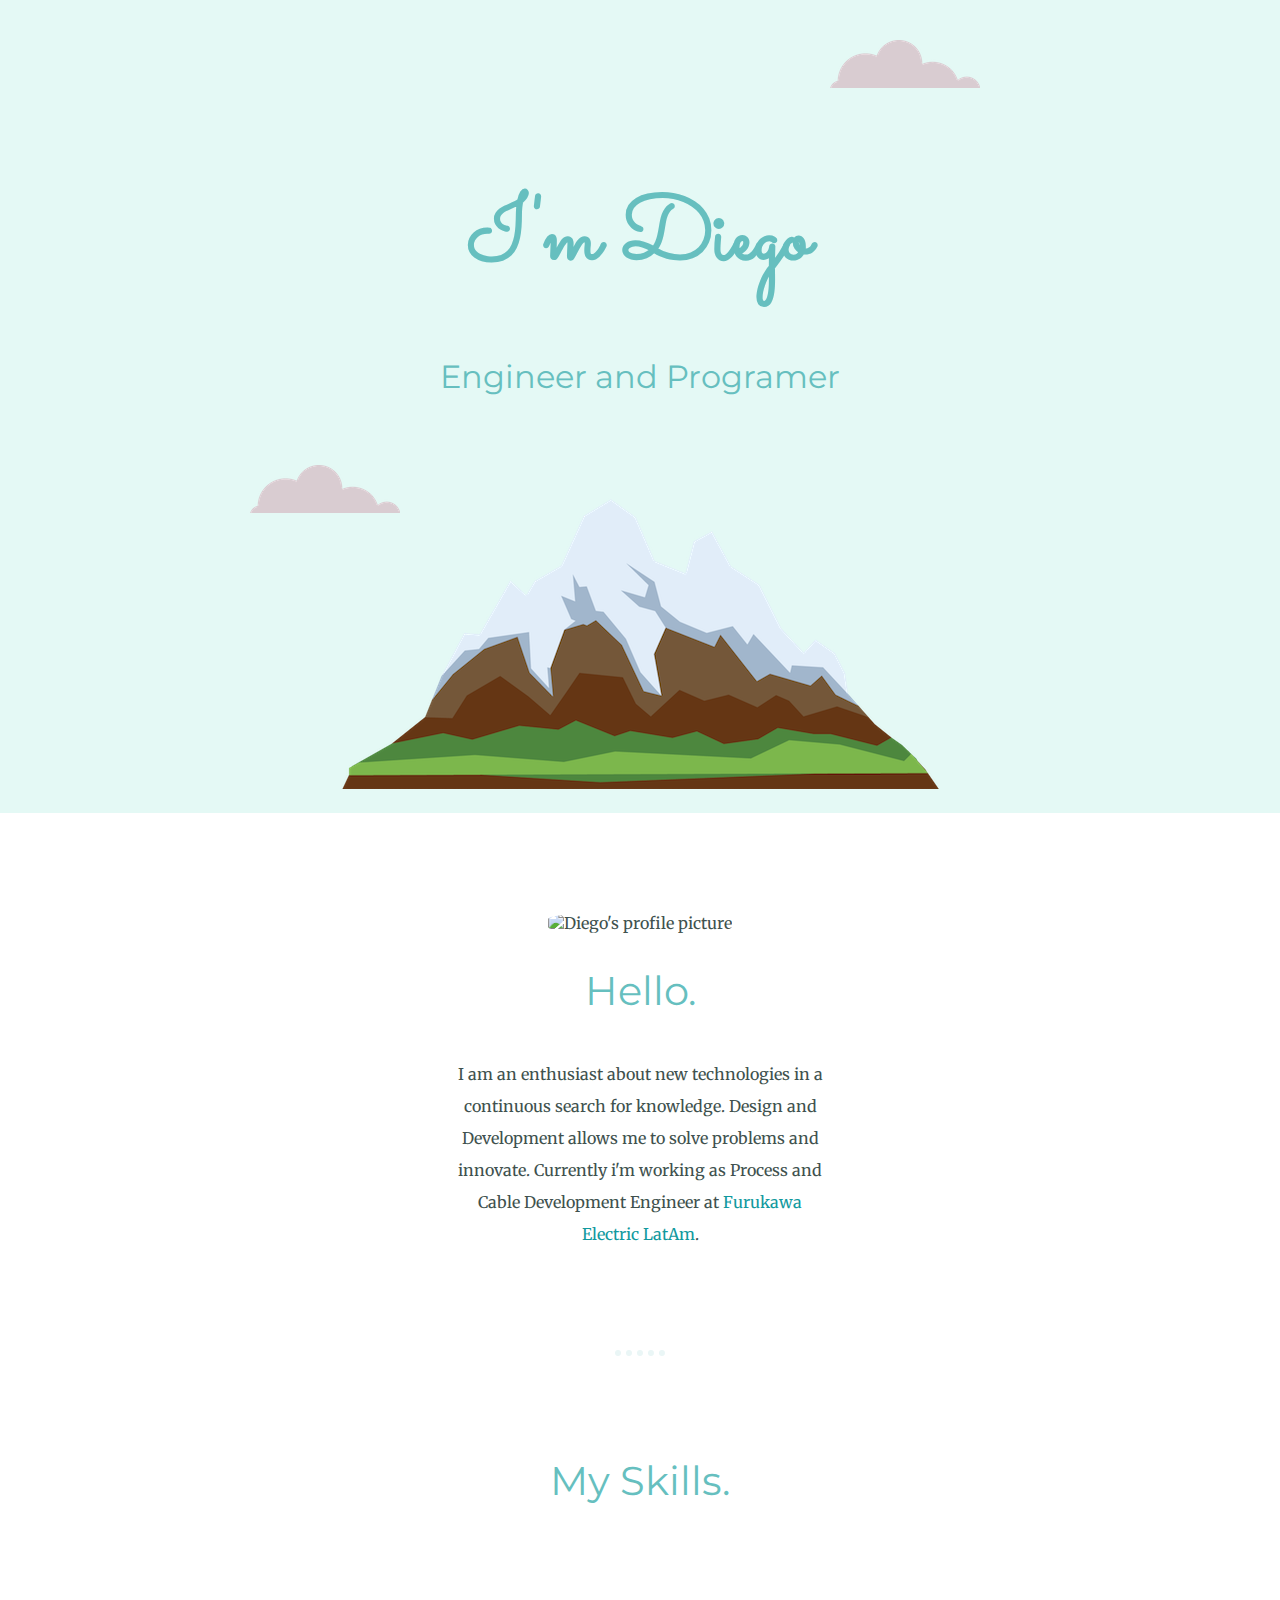
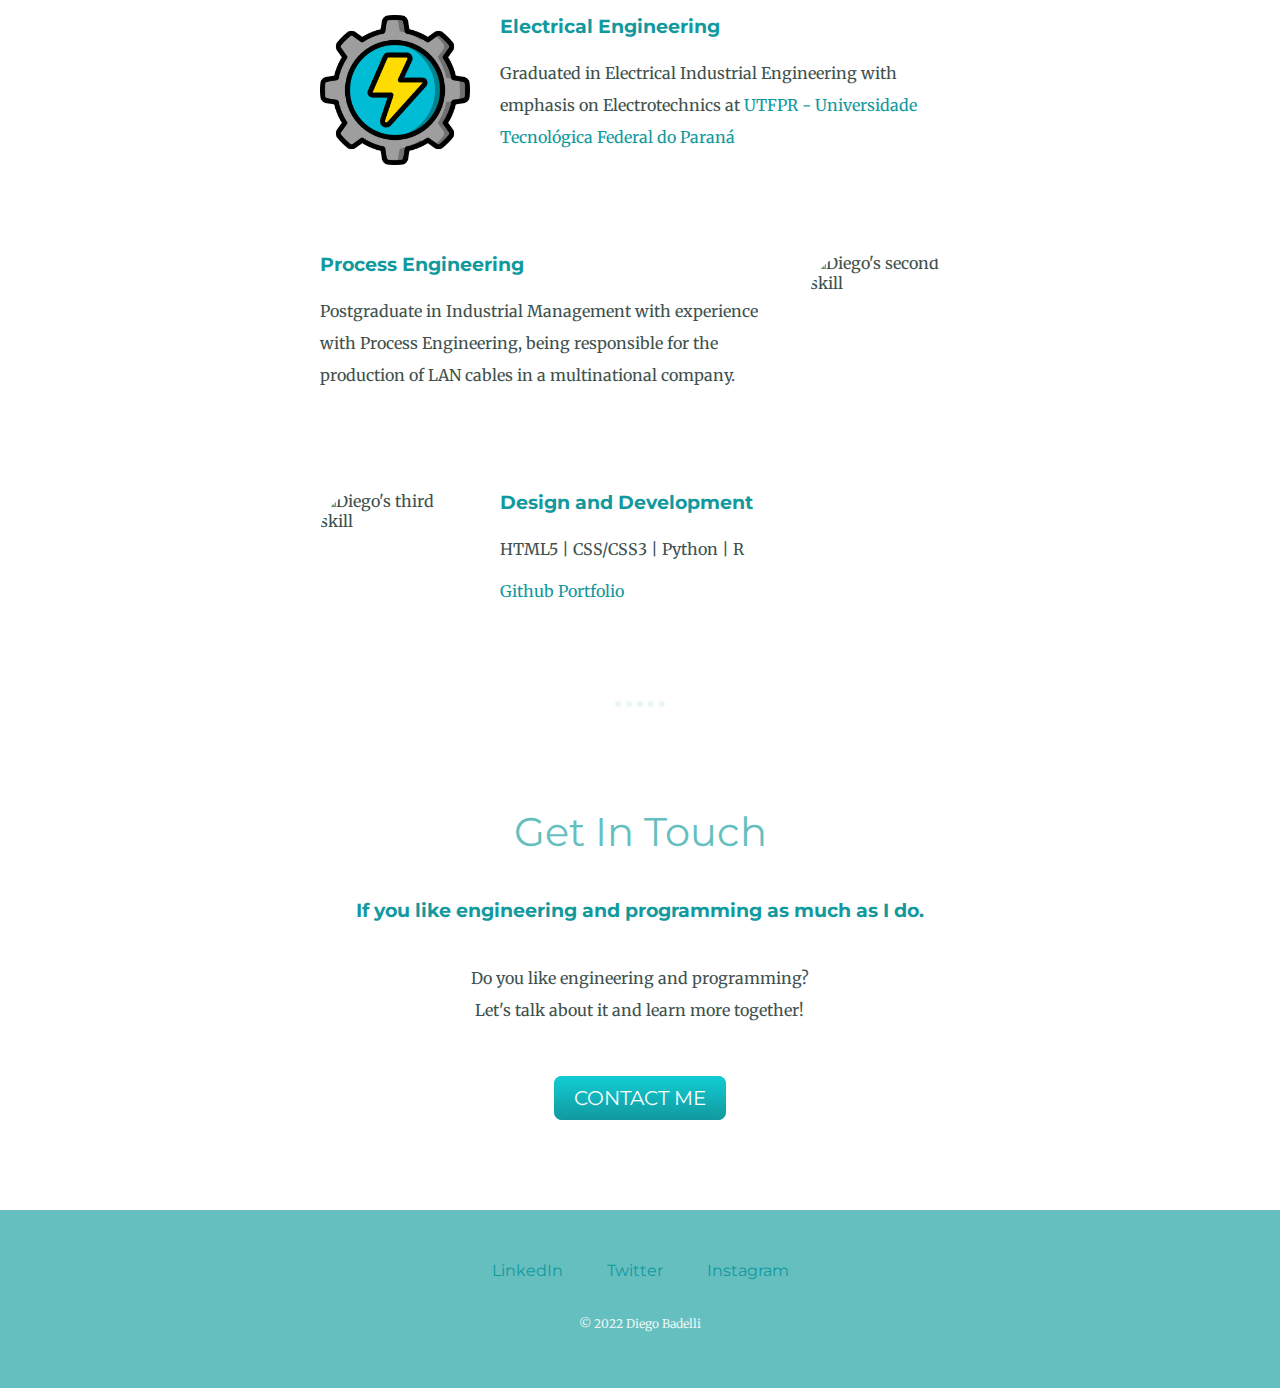
==== index.html @ ff742625 "Adding first files" ====
<!DOCTYPE html>
<html lang="en" dir="ltr">

<head>
  <meta charset="utf-8">
  <title>Diego do Carmo Badelli</title>
  <link rel="stylesheet" href="css/styles.css">
  <link rel="shortcut icon" href="faviconeng.png">
  <link rel="preconnect" href="https://fonts.googleapis.com">
  <link rel="preconnect" href="https://fonts.gstatic.com" crossorigin>
  <link href="https://fonts.googleapis.com/css2?family=Merriweather&family=Montserrat&family=Sacramento&display=swap" rel="stylesheet">
</head>

<body>
  <div class="top-container">
    <img class="top-cloud" src="images/cloud.png" alt="cloud-img">
    <h1>I'm Diego</h1>
    <h2 class="topinfo">Engineer and Programer</h2>
    <img class="bottom-cloud" src="images/cloud.png" alt="cloud-img">
    <img src="images/mountain.png" alt="mountain-img">
  </div>

  <div class="middle-container">
    <div class="profile">
      <img class="profileimg" src="https://media-exp1.licdn.com/dms/image/C4D03AQHLAwUuDt8RTA/profile-displayphoto-shrink_800_800/0/1592851216186?e=1651104000&v=beta&t=6QCN_IrmOlRqk5qLJY1fln8kXbdvHZF8P4SIo1-zbn8" alt="Diego's profile picture">
      <h2>Hello.</h2>
      <p class="intro">I am an enthusiast about new technologies in a continuous search for knowledge. Design and Development allows me to solve problems and innovate. Currently i'm working as Process and Cable Development Engineer at <a class="anchortag" href="https://www.furukawalatam.com/pt-br/" target="_blank">Furukawa Electric LatAm</a>.</p>
    </div>
    <hr>
    <div class="">
      <h2>My Skills.</h2>
      <div class="skill-row">
        <img class="skill_img" src="images/engineericon.png" alt="Diego's first skill">
        <h3>Electrical Engineering</h3>
        <p>Graduated in Electrical Industrial Engineering with emphasis on Electrotechnics at <a class="anchortag" href="http://www.utfpr.edu.br/">UTFPR - Universidade Tecnológica Federal do Paraná</a></p>
      </div>

      <div class="skill-row">
        <img class="skill_img2" src="https://media3.giphy.com/media/5xtDarBFszThqQF1o6A/giphy.gif?cid=ecf05e47kxabjy1qbt31xhc7ine4ik5pic1pgaprn36z3mou&rid=giphy.gif&ct=g" alt="Diego's second skill">
        <h3>Process Engineering</h3>
        <p>Postgraduate in Industrial Management with experience with Process Engineering, being responsible for the production of LAN cables in a multinational company.</p>
      </div>

      <div class="skill-row">
        <img class="skill_img3" src="https://media0.giphy.com/media/qgQUggAC3Pfv687qPC/giphy.gif?cid=ecf05e472ir6aw1paeyffh6x0m5fjv2xx8q458aqtq1bzu93&rid=giphy.gif&ct=g" alt="Diego's third skill">
        <h3>Design and Development</h3>
        <p>HTML5 | CSS/CSS3 | Python | R</p>
        <a class="anchortag" href="https://github.com/diegobadelli">Github Portfolio</a>
      </div>
    </div>
    <hr>
    <div class="contact-me">
      <h2>Get In Touch</h2>
      <h3>If you like engineering and programming as much as I do.</h3>
      <p class="contact-message">Do you like engineering and programming? Let's talk about it and learn more together!</p>
      <a class="btn" href="mailto:diego.badelli@gmail.com">CONTACT ME</a>
    </div>
  </div>


  <div class="bottom-container">
    <a class="footer-link" href="https://www.linkedin.com/in/diegobadelli">LinkedIn</a>
    <a class="footer-link" href="https://twitter.com/diegobadelli">Twitter</a>
    <a class="footer-link" href="https://www.instagram.com/diegobadelli">Instagram</a>
    <p class="bottom_Rights">© 2022 Diego Badelli</p>
  </div>


</body>

</html>
---- css/styles.css ----
body {
  margin: 0;
  text-align: center;
  font-family: 'Merriweather', serif;
  color: #40514E;
}

h1 {
  font-size: 562.5%;
  font-family: 'Sacramento', cursive;
  margin: 50px auto 0 auto;
  color: #66BFBF;
  line-height: 2;
}

h2 {
  font-family: 'Montserrat', sans-serif;
  font-size: 2.5rem;
  color: #66BFBF;
  font-weight: normal;
  padding-bottom: 10px;
}

.topinfo {
  font-size: 2.0rem;
}

h3 {
  font-family: 'Montserrat', sans-serif;
  color: #11999E;
}

hr {
  height: 0;
  border-style: dotted none none none;
  border-width: 6px;
  width: 50px;
  margin: 100px auto;
  color: #EAF6F6
}

p {
  line-height: 2;
}

a {
  color: #11999E;
  font-family: 'Montserrat', sans-serif;
  margin: 10px 20px;
  text-decoration: none;
}

a:hover {
  color: #EAF6F6;
}

.anchortag {
  font-family: 'Merriweather', serif;
  margin: 0;
}

a.anchortag:hover{
color: #2bc4ad;
}

.footer-link {
  color: #11999E;
}

.skill-row {
  width: 50%;
  margin: 100px auto 100px auto;
  text-align: left;
}

.contact-message {
  width: 28%;
  margin: 40px auto 60px;
}

.skill_img {
  width: 150px;
  height: 150px;
  float: left;
  margin-right: 30px;
}

.skill_img2 {
  width: 150px;
  height: 150px;
  float: right;
  margin-left: 30px;
  border-radius: 30%;
}

.skill_img3 {
  width: 150px;
  height: 150px;
  float: left;
  margin-right: 30px;
  border-radius: 30%;
}

.profileimg {
  width: 200px;
  height: 200px;
  border-radius: 30%;
}

.top-container {
  background-color: #E4F9F5;
  padding: 20px;
  position: relative;
  padding-top: 100px;
}

.middle-container {
  margin: 100px auto;
}

.profile {
  margin-bottom: 50px;
}

.skills {
  margin-bottom: 50px;
}

.bottom-container {
  background-color: #66BFBF;
  padding: 50px 0 20px;
}

.top-cloud {
  position: absolute;
  right: 300px;
  top: 40px;
}

.bottom-cloud {
  position: absolute;
  left: 250px;
  bottom: 300px;
}

.bottom_Rights {
  color: #EAF6F6;
  font-size: 0.75rem;
  padding: 20px 0;
}

.btn {
  background: #11cdd4;
  background-image: -webkit-linear-gradient(top, #11cdd4, #11999e);
  background-image: -moz-linear-gradient(top, #11cdd4, #11999e);
  background-image: -ms-linear-gradient(top, #11cdd4, #11999e);
  background-image: -o-linear-gradient(top, #11cdd4, #11999e);
  background-image: linear-gradient(to bottom, #11cdd4, #11999e);
  -webkit-border-radius: 8;
  -moz-border-radius: 8;
  border-radius: 8px;
  font-family: 'Montserrat', sans-serif;
  color: #ffffff;
  font-size: 20px;
  padding: 10px 20px 10px 20px;
  text-decoration: none;
}

.btn:hover {
  background: #30e3cb;
  background-image: -webkit-linear-gradient(top, #30e3cb, #2bc4ad);
  background-image: -moz-linear-gradient(top, #30e3cb, #2bc4ad);
  background-image: -ms-linear-gradient(top, #30e3cb, #2bc4ad);
  background-image: -o-linear-gradient(top, #30e3cb, #2bc4ad);
  background-image: linear-gradient(to bottom, #30e3cb, #2bc4ad);
  text-decoration: none;
}

.intro {
  width: 30%;
  margin: auto;
}
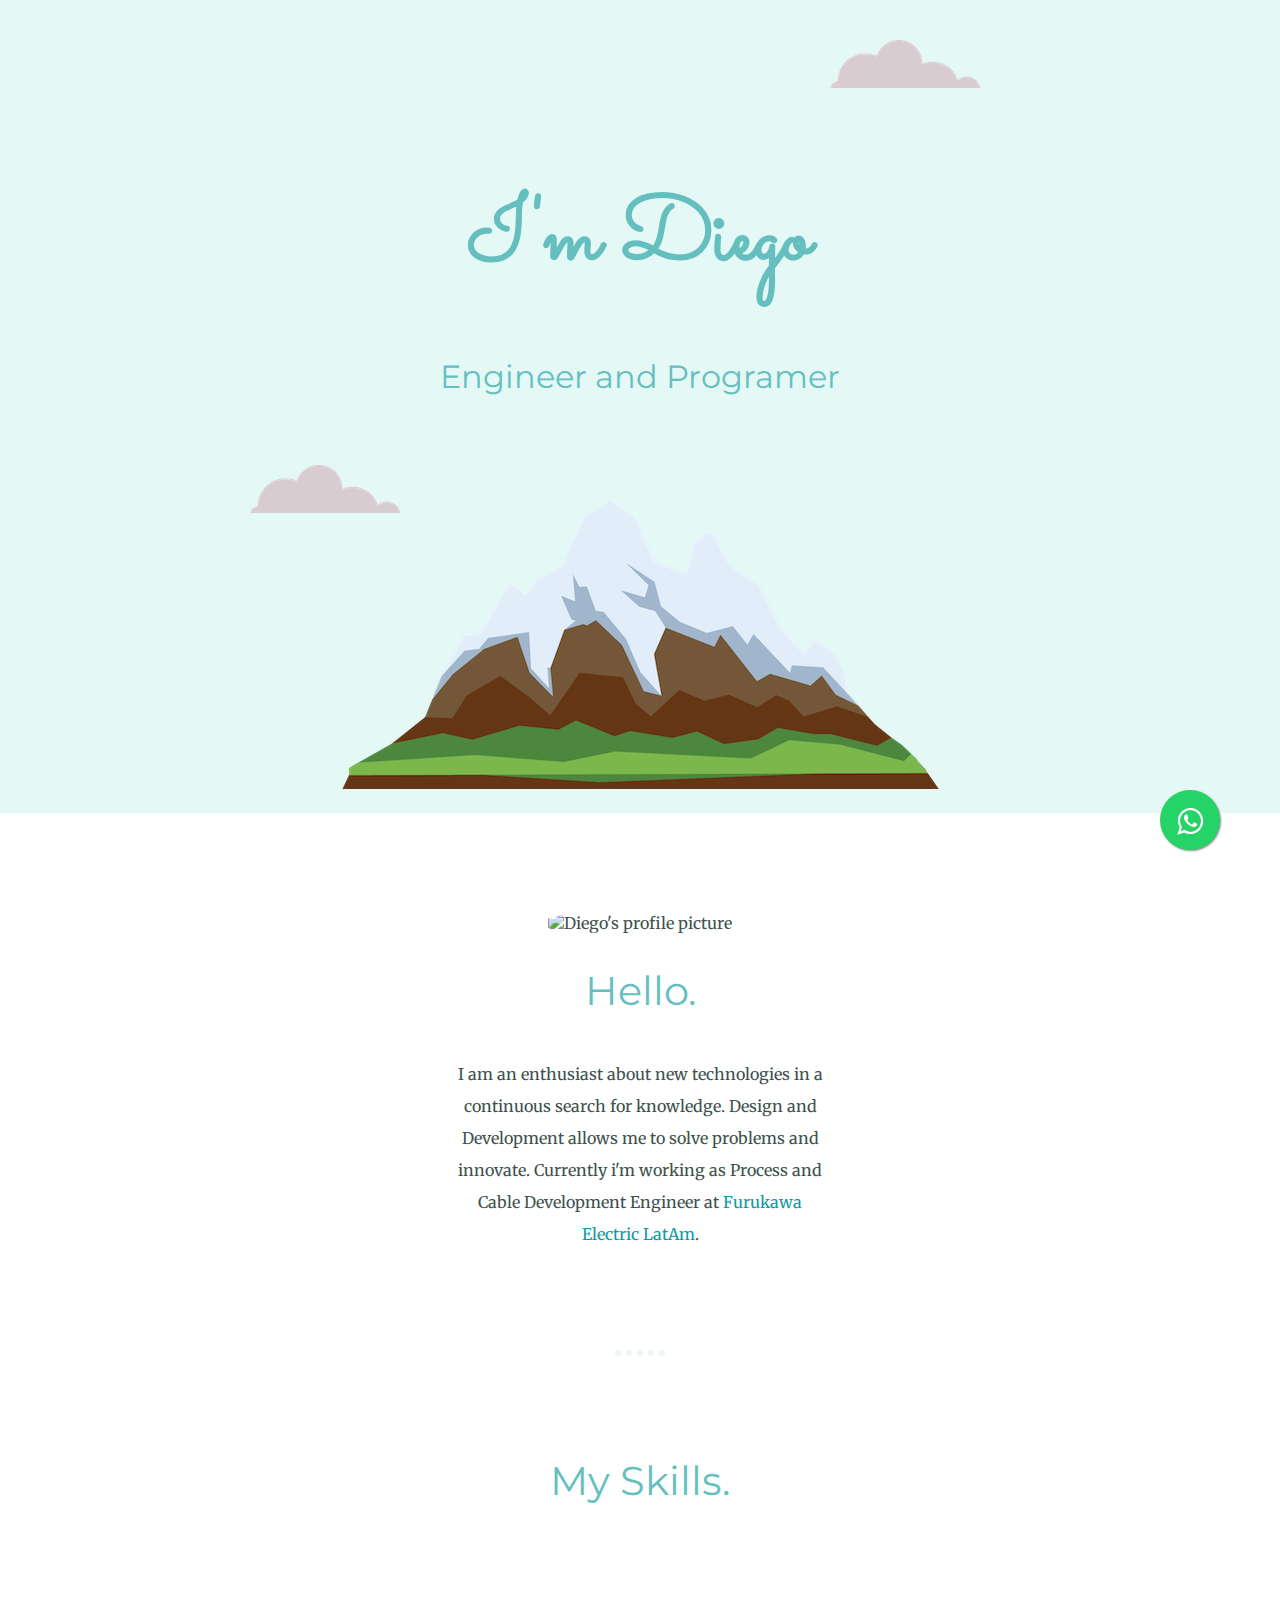
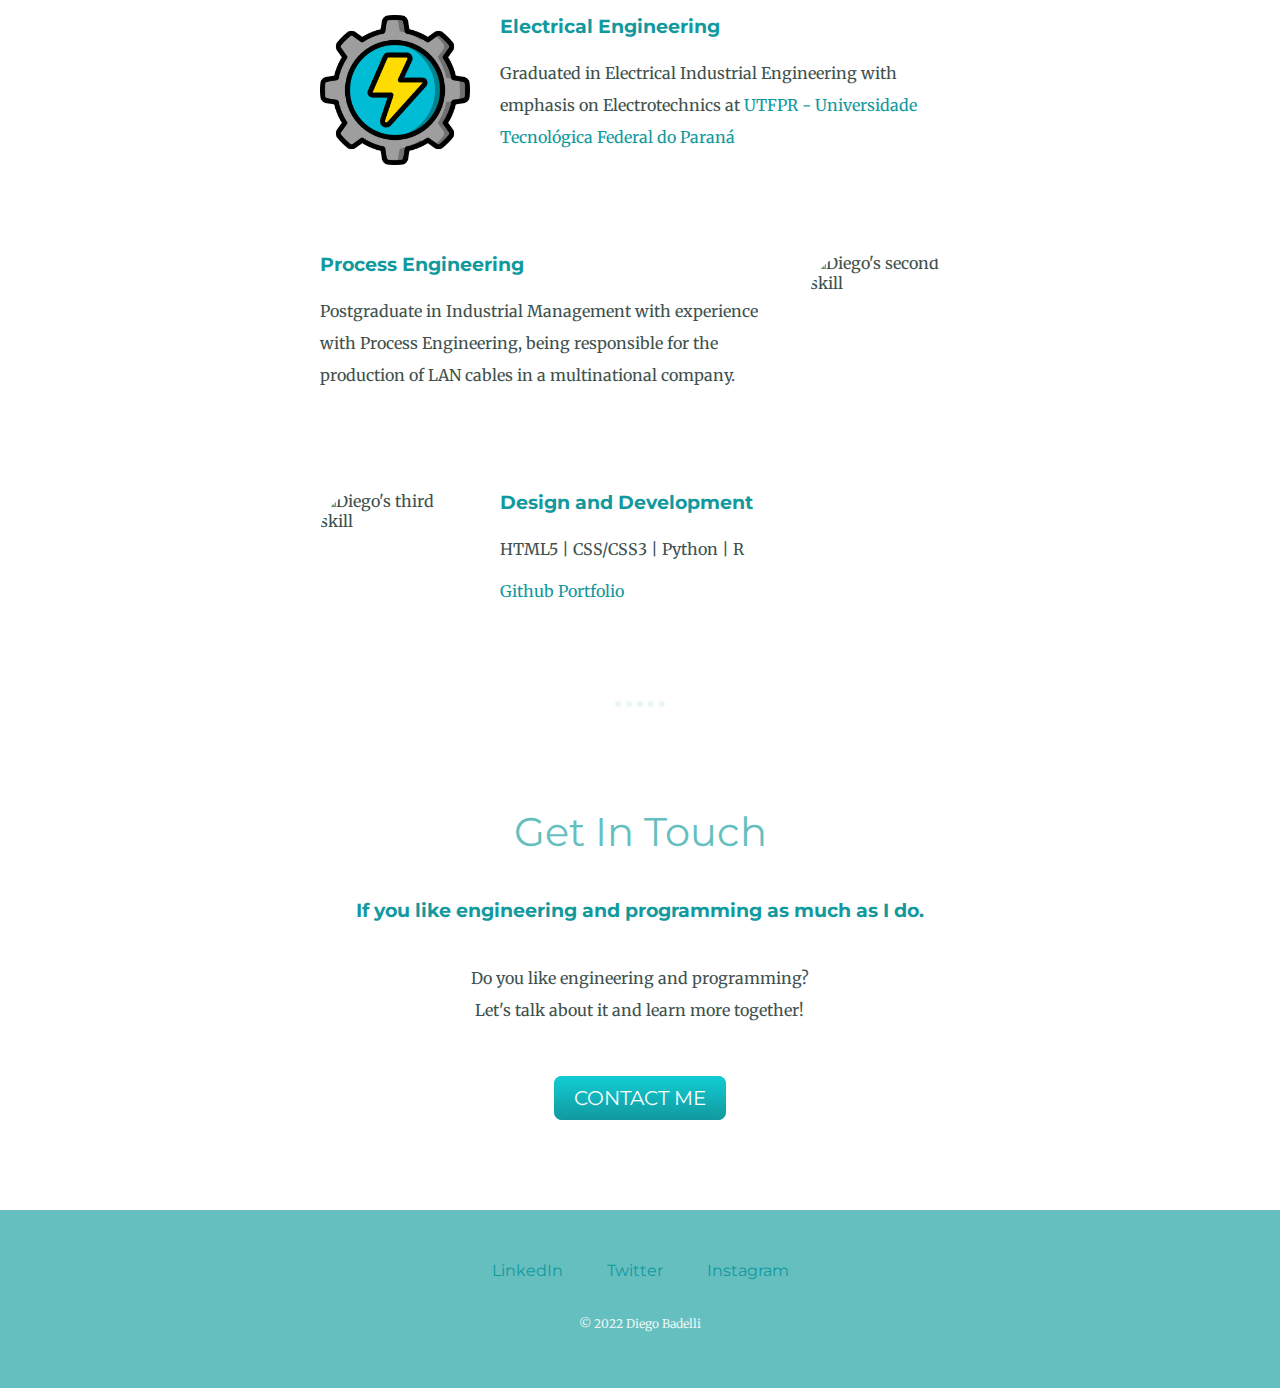
==== commit 85267edf: "Whasapp API inclusion" ====
--- a/index.html
+++ b/index.html
@@ -9,6 +9,11 @@
   <link rel="preconnect" href="https://fonts.googleapis.com">
   <link rel="preconnect" href="https://fonts.gstatic.com" crossorigin>
   <link href="https://fonts.googleapis.com/css2?family=Merriweather&family=Montserrat&family=Sacramento&display=swap" rel="stylesheet">
+  <link rel="stylesheet" href="https://maxcdn.bootstrapcdn.com/font-awesome/4.5.0/css/font-awesome.min.css">
+<a href="https://wa.me/5547992470286" style="position:fixed;width:60px;height:60px;bottom:40px;right:40px;background-color:#25d366;color:#FFF;border-radius:50px;text-align:center;font-size:30px;box-shadow: 1px 1px 2px #888;
+  z-index:1000;" target="_blank">
+<i style="margin-top:16px" class="fa fa-whatsapp"></i>
+</a>
 </head>
 
 <body>
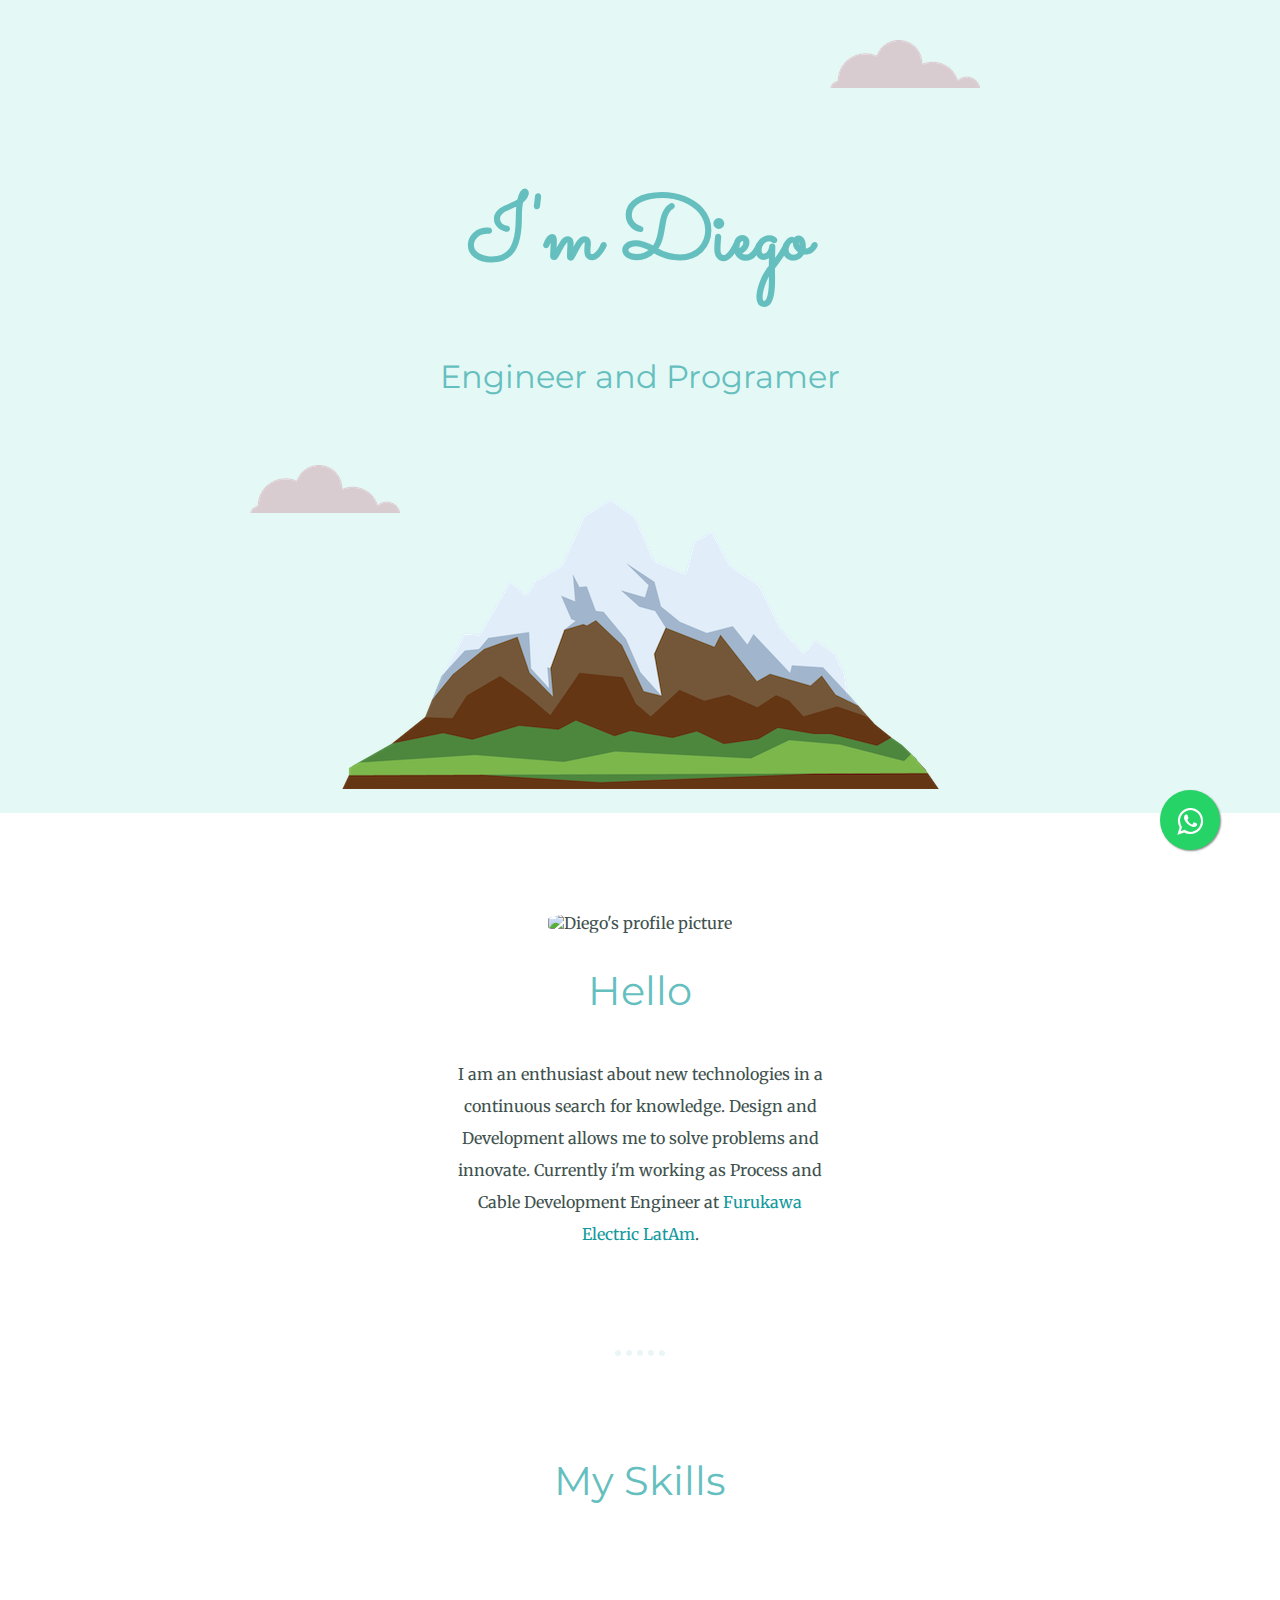
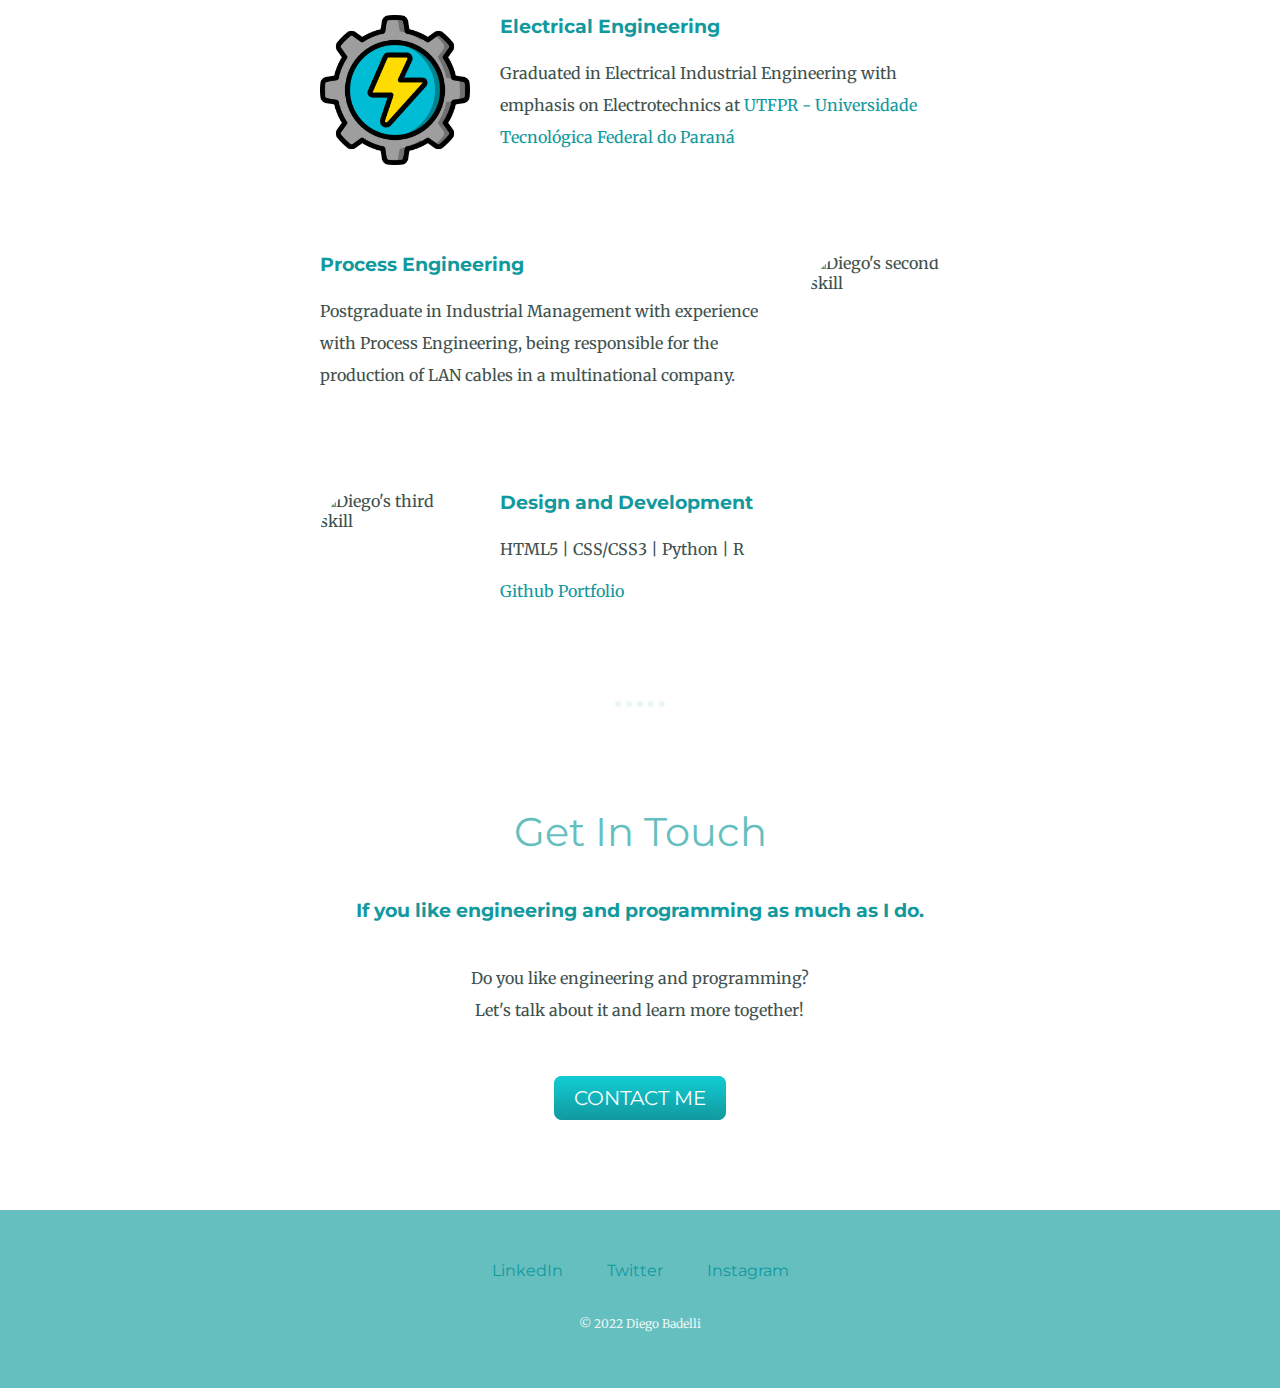
==== commit 31ef6a6f: "Profile picture update" ====
--- a/index.html
+++ b/index.html
@@ -10,7 +10,7 @@
   <link rel="preconnect" href="https://fonts.gstatic.com" crossorigin>
   <link href="https://fonts.googleapis.com/css2?family=Merriweather&family=Montserrat&family=Sacramento&display=swap" rel="stylesheet">
   <link rel="stylesheet" href="https://maxcdn.bootstrapcdn.com/font-awesome/4.5.0/css/font-awesome.min.css">
-<a href="https://wa.me/5547992470286" style="position:fixed;width:60px;height:60px;bottom:40px;right:40px;background-color:#25d366;color:#FFF;border-radius:50px;text-align:center;font-size:30px;box-shadow: 1px 1px 2px #888;
+<a href="https://wa.me/5541998285400" style="position:fixed;width:60px;height:60px;bottom:40px;right:40px;background-color:#25d366;color:#FFF;border-radius:50px;text-align:center;font-size:30px;box-shadow: 1px 1px 2px #888;
   z-index:1000;" target="_blank">
 <i style="margin-top:16px" class="fa fa-whatsapp"></i>
 </a>
@@ -27,13 +27,13 @@
 
   <div class="middle-container">
     <div class="profile">
-      <img class="profileimg" src="https://media-exp1.licdn.com/dms/image/C4D03AQHLAwUuDt8RTA/profile-displayphoto-shrink_800_800/0/1592851216186?e=1651104000&v=beta&t=6QCN_IrmOlRqk5qLJY1fln8kXbdvHZF8P4SIo1-zbn8" alt="Diego's profile picture">
-      <h2>Hello.</h2>
+      <img class="profileimg" src="https://media-exp1.licdn.com/dms/image/C4D03AQHLAwUuDt8RTA/profile-displayphoto-shrink_800_800/0/1592851216186?e=1657152000&v=beta&t=gBzO6pCivZVGdpkBIv0r2qqX2SAg-nmuKfhj0MzhMmI" alt="Diego's profile picture">
+      <h2>Hello</h2>
       <p class="intro">I am an enthusiast about new technologies in a continuous search for knowledge. Design and Development allows me to solve problems and innovate. Currently i'm working as Process and Cable Development Engineer at <a class="anchortag" href="https://www.furukawalatam.com/pt-br/" target="_blank">Furukawa Electric LatAm</a>.</p>
     </div>
     <hr>
     <div class="">
-      <h2>My Skills.</h2>
+      <h2>My Skills</h2>
       <div class="skill-row">
         <img class="skill_img" src="images/engineericon.png" alt="Diego's first skill">
         <h3>Electrical Engineering</h3>
